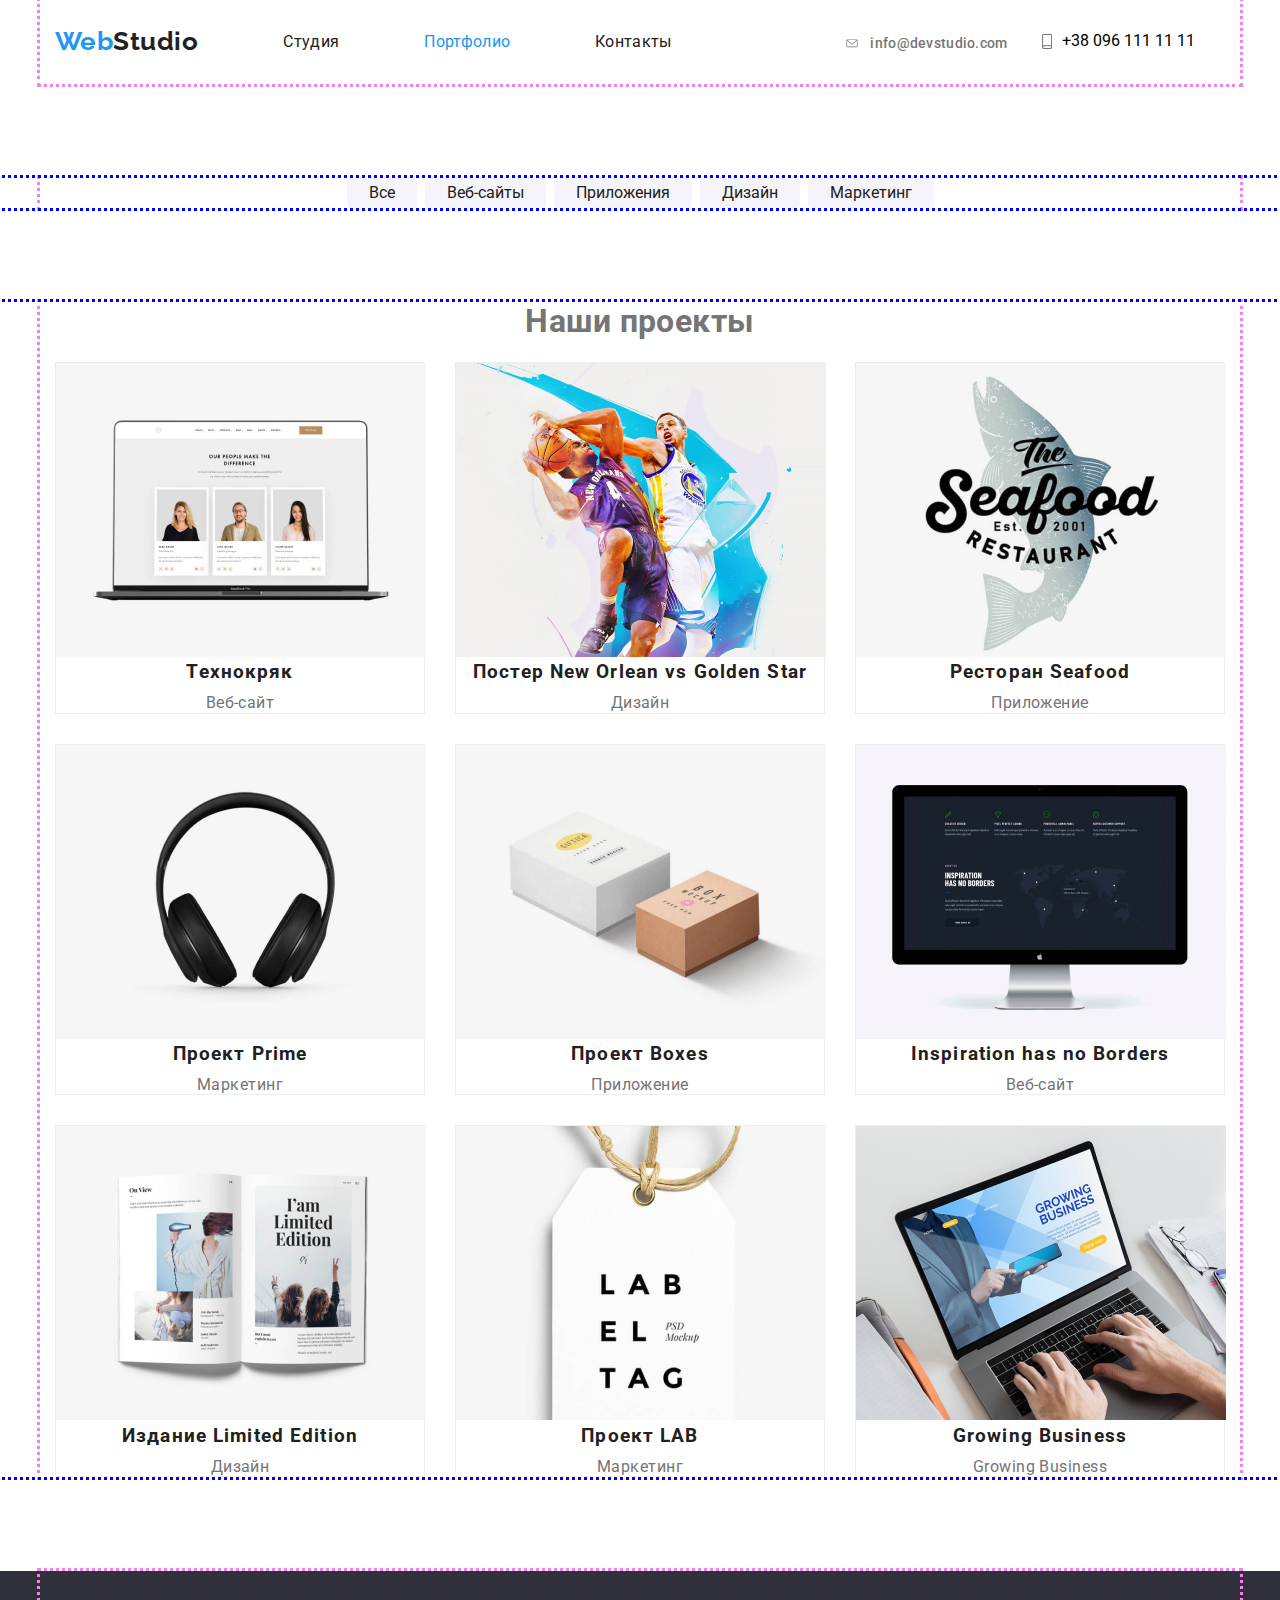
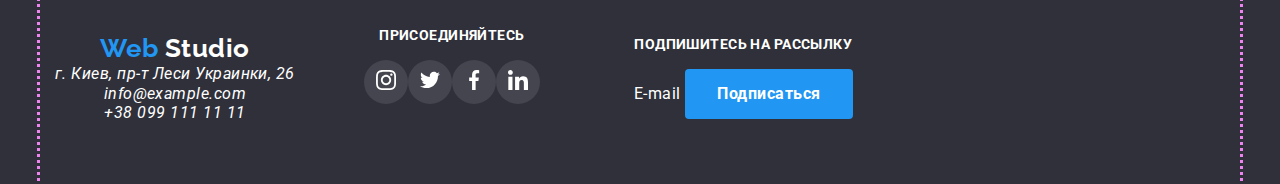
==== portfolio.html @ b8b5b178 "Add files via upload" ====
<!DOCTYPE html>
<html lang="ru">
  <head>
    <meta charset="UTF-8" />
    <meta name="viewport" content="width=device-width, initial-scale=1.0" />
    <title>Document</title>
    <link
      href="https://fonts.googleapis.com/css2?family=Raleway:wght@400;700&family=Roboto:ital,wght@0,700;1,400&display=swap"
      rel="stylesheet">
    <link rel="stylesheet" href="https://cdnjs.cloudflare.com/ajax/libs/modern-normalize/0.6.0/modern-normalize.min.css">
    <link rel="stylesheet" href="./css/style.css" />
  <body>
    <!-- header -->
    <header>
      <nav class="container no-margin header-margin">
        <div class="flex center">
          <a class="logo" href="./index.html">Web<span class="black-logo">Studio</span></a>
          <ul class="list flex">
            <li><a class="nav-text interactive" href="./index.html">Студия</a></li>
            <li><a class="nav-text interactive current" href="">Портфолио</a></li>
            <li><a class="nav-text interactive" href="">Контакты</a></li>
          </ul>
          <address class="flex adress">
            <div>
              <button class="mail-button">
                <svg class="mail-button-icon">
                  <use href="./img/sprite2.svg#icon-envelope"></use>
                </svg>
                <a class="e-mail-address" href="info@devstudio.com">info@devstudio.com</a>
              </button>
              <button class="mail-button">
                <svg class="phone-icon">
                  <use href="./img/sprite2.svg#icon-phone" icon-phone></use>
                </svg>
                <span class="interactive">+38 096 111 11 11</span>
              </button>
            </div>
          </address>
        </div>
        </nav>
    </header>
    <main>
      <!-- upper navigation -->
      <section>
        <div class="container">
      <ul class="flex nav-center">
        <li>
          <button class="button interactive nav m-n">Все</button>
        </li>
        <li>
          <button class="button nav interactive m-n">Веб-сайты</button>
        </li>
        <li>
          <button class="button nav interactive m-n">Приложения</button>
        </li>
        <li>
          <button class="button nav interactive m-n">Дизайн</button>
        </li>
        <li>
          <button class="button nav interactive">Маркетинг</button>
        </li>
      </ul>
      </div>
      </section>
      <!-- our projects -->
      <main>
      <section>
        <div class="container">
        <h1>Наши проекты</h1>
        <ul class="flex-container">
          <li class="flex-element border">
            <a href=""
              ><img src="./img/portfolio images/img1.jpg" alt="Технокряк" />
              <h3 class="interactive black-item">Технокряк</h3></a
            >
            <span>Веб-сайт</span>
            <!-- <p>
              Технокряк это современная площадка распространения коронавируса.
              Компании используют эту платформу для цифрового шпионажа и атак на
              защищённые сервера конкурентов.
            </p> -->
          </li>
          <li class="flex-element border">
            <a href=""
              ><img
                src="./img/portfolio images/img2.jpg"
                alt="Постер New Orlean vs Golden Star"
              />
              <h3 class="interactive black-item">Постер New Orlean vs Golden Star</h3></a
            >
            <span>Дизайн</span>
            <!-- <p>
              Технокряк это современная площадка распространения коронавируса.
              Компании используют эту платформу для цифрового шпионажа и атак на
              защищённые сервера конкурентов.
            </p> -->
          </li>
          <li class="flex-element border">
            <a href=""
              ><img
                src="./img/portfolio images/img3.jpg"
                alt="Ресторан Seafood"
              />
              <h3 class="interactive black-item">Ресторан Seafood</h3></a
            >
            <span>Приложение</span>
            <!-- <p>
              Технокряк это современная площадка распространения коронавируса.
              Компании используют эту платформу для цифрового шпионажа и атак на
              защищённые сервера конкурентов.
            </p> -->
          </li>
          <li class="flex-element border">
            <a href=""
              ><img src="./img/portfolio images/img4.jpg" alt="Проект Prime" />
              <h3 class="interactive black-item">Проект Prime</h3></a
            >
            <span>Маркетинг</span>
            <!-- <p>
              Технокряк это современная площадка распространения коронавируса.
              Компании используют эту платформу для цифрового шпионажа и атак на
              защищённые сервера конкурентов.
            </p> -->
          </li>
          <li class="flex-element border">
            <a href=""
              ><img src="./img/portfolio images/img5.jpg" alt="Проект Boxes" />
              <h3 class="interactive black-item">Проект Boxes</h3></a
            >
            <span>Приложение</span>
            <!-- <p>
              Технокряк это современная площадка распространения коронавируса.
              Компании используют эту платформу для цифрового шпионажа и атак на
              защищённые сервера конкурентов.
            </p> -->
          </li>
          <li class="flex-element border">
            <a href=""
              ><img
                src="./img/portfolio images/img6.jpg"
                alt="Inspiration has no Borders"
              />
              <h3 class="interactive black-item">Inspiration has no Borders</h3></a
            >
            <span>Веб-сайт</span>
            <!-- <p>
              Технокряк это современная площадка распространения коронавируса.
              Компании используют эту платформу для цифрового шпионажа и атак на
              защищённые сервера конкурентов.
            </p> -->
          </li>
          <li class="flex-element border">
            <a href=""
              ><img
                src="./img/portfolio images/img7.jpg"
                alt="Издание Limited Edition"
              />
              <h3 class="interactive black-item">Издание Limited Edition</h3></a
            >
            <span>Дизайн</span>
            <!-- <p>
              Технокряк это современная площадка распространения коронавируса.
              Компании используют эту платформу для цифрового шпионажа и атак на
              защищённые сервера конкурентов.
            </p> -->
          </li>
          <li class="flex-element border">
            <a href=""
              ><img src="./img/portfolio images/img8.jpg" alt="Проект LAB" />
              <h3 class="interactive black-item">Проект LAB</h3></a
            >
            <span>Маркетинг</span>
            <!-- <p>
              Технокряк это современная площадка распространения коронавируса.
              Компании используют эту платформу для цифрового шпионажа и атак на
              защищённые сервера конкурентов.
            </p> -->
          </li>
          <li class="flex-element border">
            <a href=""
              ><img
                src="./img/portfolio images/img9.jpg"
                alt="Growing Business"
              />
              <h3 class="interactive black-item">Growing Business</h3></a
            >
            <span>Growing Business</span>
            <!-- <p>
              Технокряк это современная площадка распространения коронавируса.
              Компании используют эту платформу для цифрового шпионажа и атак на
              защищённые сервера конкурентов.
            </p> -->
          </li>
        </ul>
        </div>
      </section>
    </main>
    <!-- footer -->
  <footer class="bgcolor">
    <div class="container all-footer flex center">
      <div class="footer-address">
        <a class="logo" href="./index.html">Web <span class="white">Studio</span></a>
        <address class="white">
          г. Киев, пр-т Леси Украинки, 26 <br>
          info@example.com <br>
          +38 099 111 11 11
        </address>
      </div>
      <div class="join">
        <h4>присоединяйтесь</h4>
    <ul class="flex nav-center adress">
      <li>
        <button class="social-footer">
          <svg class="social-footer-icon">
            <use href="./img/sprite.svg#icon-instagram"></use>
          </svg>
        </button>
      </li>
      <li>
        <button class="social-footer">
          <svg class="social-footer-icon">
            <use href="./img/sprite.svg#icon-twitter"></use>
          </svg>
        </button>
      </li>
      <li>
        <button class="social-footer">
          <svg class="social-footer-icon">
            <use href="./img/sprite.svg#icon-facebook"></use>
          </svg>
        </button>
      </li>
      <li>
        <button class="social-footer">
          <svg class="social-footer-icon">
            <use href="./img/sprite.svg#icon-linkedin"></use>
          </svg>
        </button>
      </li>
    </ul>
      </div>
      <div class="subscribe">
        <h4 class="footer">Подпишитесь на рассылку</h4>
        <span class="button secondry">E-mail</span>
        <span class="button primary">Подписаться</span>
      </div>
    </div>
    
  </footer>
  </body>
</html>
---- css/style.css ----
html {
  box-sizing: border-box;
}

:root {
  --main-color: #757575;
  --secondary-color: #212121;
  --white-color: #ffffff;
  --accent-color: #2196f3;
  --footer-background: #2f303a;
}

section {
  outline: 3px dotted blue;
  margin-bottom: 94px;
}

.container {
  
  margin-left: auto;
  margin-right: auto;
  padding-left: 15px;
  padding-right: 15px;
  width: 1200px;
  outline: dotted violet;
  text-align: center;
  
}

.pad {
  padding-top: 94px;
  padding-bottom: 94px;
}
.no-margin {
  margin-bottom: 0;
}

.flex {
  display: flex;
  align-items: center;
}

.block {
  margin-left: 30px;
}
.just-cont {
  
  justify-content: space-between;

}

.around {
  justify-content: space-evenly;
}
.no-mr {
  margin-left: 0;
}

h1,
h2,
h3,
h4,
ul,
p {
  margin-top: 0;
}

body {
  background: #ffffff;
  font-family: "Roboto", sans-serif;
  color: var(--main-color);
  letter-spacing: 0.03em;
  font-size: 16px;
  line-height: 1.2;
}

a {
  text-decoration: none;
}

.logo {
  font-family: "Raleway", sans-serif;
  font-weight: 700;
  color: var(--accent-color);
  font-size: 26px;
  line-height: 1.2;
}
.black-logo {
  color: var(--secondary-color);
}
.nav-text.interactive.current {
  color: var(--accent-color);
}
ul {
  list-style: none;
  padding-inline-start: 0;
  margin-block-start: 0;
  margin-block-end: 0;
}
.interactive:hover,
.interactive:focus {
  color: var(--accent-color);
}
.list {
  list-style: none;
  color: var(--secondary-color);
}
.nav-text {
  color: var(--secondary-color);
  letter-spacing: 0.02em;
  margin-left: 50px;
  display: block;
  padding-top: 32px;
  padding-bottom: 32px;
}
.nav-text:first-child {
  margin-left: 85px;
}
.adress {
  margin-left: auto;
}

.black-text {
  color: var(--secondary-color);
  letter-spacing: 0.03em;
}

.black-item {
  letter-spacing: 0.06em;
  color: var(--secondary-color);
}

button {
  margin: 0;
  padding: 0;
}

.e-mail-address {
  color: var(--main-color);
  font-weight: 500;
font-size: 14px;
line-height: 1.2;
letter-spacing: 0.02em;
}

.mail-button {
  display: inline-flex;
  align-items: center;
  border-style: none;
  padding-top: 32px;
  padding-bottom: 32px;
  background-color: var(--white-color);text-decoration: none;
  margin-right: 30px;
  cursor: pointer;
}

.mail-button-icon {
  height: 11.2px;
  width: 16px;
  margin-right: 10px;
  fill: var(--main-color);
}

.mail-button:hover {
  color: var(--accent-color);
}

.mail-button:hover .e-mail-address {
  color: var(--accent-color);
}
.mail-button:hover .mail-button-icon {
  fill: var(--accent-color);
}

.phone-icon {
  height: 15px;
  width: 10px;
  margin-right: 10px;
  fill: var(--main-color);
}
.mail-button:hover .phone-icon {
  fill: var(--accent-color);
}

.link-text {
  font-weight: 700;
  font-size: 18px;
  color: var(--secondary-color);
}

.overlay {
  background-image: linear-gradient(
    to right,
    rgba(47, 48, 58, 0.8),
    rgba(47, 48, 58, 0.8)),
    url(../img/images/Header\ img.jpg);
  height: 600px;
  max-width: 1600px;
  margin-left: auto; 
  margin-right: auto;
  
}
.hero-title {
  font-weight: 900px;
  font-size: 44px;
  line-height: 1.36;
  letter-spacing: 0.06em;
  color: var(--white-color);

  padding: 200px 252px;
  padding-bottom: 0px;
  margin-bottom: 0;
}

.hero-order {
  font-weight: 700;
  font-size: 16px;
  line-height: 1.87px;
  letter-spacing: 0.06em;
  margin-top: 30px;
  margin-bottom: 200px;
}
.flex-container {
  display: flex;
  flex-wrap: wrap;
}
.flex-element {
  width: 370px;
  margin-right: 30px;
  margin-bottom: 30px;
}
.flex-element:nth-child(3n) {
  margin-right: 0;
}
.flex-element:nth-last-child(-n + 3) {
  margin-bottom: 0;
}

.section-title {
  font-size: 14px;
  line-height: 16px;
  color: var(--secondary-color);
}
.paragraph {
  font-size: 14px;
  line-height: 24px;
  color: var(--main-color);
}
h2 {
  color: var(--secondary-color);
  margin-top: 0;
  margin-bottom: 50px;
  text-align: center;
}
h3 {
  margin-bottom: 10px;
}
h4 {
  margin-bottom: 16px;
  font-style: 400px;
    font-weight: bold;
    font-size: 14px;
    line-height: 1.2;
    letter-spacing: 0.03em;
    text-transform: uppercase;
}

.team-background {
  background-color: #F5F4FA;
}

.white-background {
  background-color: var(--white-color);
  box-shadow: 
    0px 2px 1px rgba(0, 0, 0, 0.2), 
    0px 1px 1px rgba(0, 0, 0, 0.14), 
    0px 1px 3px rgba(0, 0, 0, 0.12);
  border-radius: 0px 0px 4px 4px;
}
.border {
  border: 1px solid #EEEEEE
}

.border:hover,
.border:focus {
  box-shadow: 
  1px 4px 6px rgba(0, 0, 0, 0.16), 
  0px 4px 4px rgba(0, 0, 0, 0.06), 
  0px 1px 1px rgba(0, 0, 0, 0.12);
}

.footer {
  font-weight: 700;
  font-size: 14px;
  line-height: 1.2;
  color: var(--white-color);
}
.bgcolor {
  background-color: #2f303a;
  text-align: center;
}
.button {
  font-family: inherit;
  display: inline-block;
  border-radius: 4px;
}


.button.primary {
  color: var(--white-color);
  background-color: var(--accent-color);
  font-weight: 700;
  font-size: 16px;
  line-height: 30px;

  padding: 10px 32px;
}
.button.secondry {
  color: var(--white-color);
  background-color: var(--footer-background);
  font-weight: 400;
  font-size: 16px;
}
.button.nav {
  color: var(--secondary-color);
  background-color: #f5f4fa;

  padding: 6px 22px;
  border: none;
}

.button-client {
  
  box-sizing: border-box;
  border-radius: 4px;
  width: 170px;
  height: 90px;
  border: 1px solid #AFB1B8;
  background-color: var(--white-color);
  cursor: pointer;
}

.button-client:hover,
.button-client:focus {
  border-color: var(--accent-color);
}

.button-icon-one {
  width: 44.27px;
  height: 49.23px;
  fill: #AFB1B8;
}
.button-client:hover .button-icon-one {
  fill: var(--accent-color);
  
}

.button-icon-two {
  width: 40px;
height: 52px;
fill: #AFB1B8;
}

.button-client:hover .button-icon-two {
  fill: var(--accent-color);
}

.button-icon-three {
  width: 41px;
  height: 42.6px;
  fill: #AFB1B8;
}

.button-client:hover .button-icon-three {
  fill: var(--accent-color);
}

.button-icon-four {
  width: 79.66px;
  height: 42.02px;
  fill: #AFB1B8;
}

.button-client:hover .button-icon-four {
  fill: var(--accent-color);
}

.button-icon-five {
  width: 59px;
height: 47px;
fill: #AFB1B8;
}

.button-client:hover .button-icon-five {
  fill: var(--accent-color);
  
}

.button-icon-six {
  width: 88.48px;
  height: 45.44px;
  fill: #AFB1B8;
}

.button-client:hover .button-icon-six {
  fill: var(--accent-color);
  
}
.join {
  margin-left: 69px;
  margin-right: 94px;
  margin-top: 56px;
  margin-bottom: 56px;
  color: var(--white-color);
}
.subscribe .white {
  color: white;
}
.nav-center {
  justify-content: center;
}

.header-margin {
  margin-bottom: 94px;
}

.m-n {
  margin-right: 8px;
}
.white {
  color: var(--white-color);
}

.antenna {
  display: inline-block;
  height: 120px;
  width: 270px;
  margin-bottom: 30px;
  border-radius: 4px;
  border-style: none;
  background-color: #F5F4FA;
  background-image: url(../img/vector/antenna\ 1.svg);
  background-size: 65.32px 70px;
  background-repeat: no-repeat;
  background-position: center;
}

.clock {
  display: inline-block;
  height: 120px;
  width: 270px;
  border-radius: 4px;
  border-style: none;
  background-color: #F5F4FA;
  margin-bottom: 30px;
  background-image: url(../img/vector/clock\ 1.svg);
  background-size: 66.96px 70px;

  background-repeat: no-repeat;
  background-position: center;
}

.diagram {
  display: inline-block;
  height: 120px;
  width: 270px;
  border-radius: 4px;
  border-style: none;
  background-color: #F5F4FA;
  margin-bottom: 30px;
  background-image: url(../img/vector/diagram\ 1.svg);
  background-size: 70px 53.69px;
  background-repeat: no-repeat;
  background-position: center;
}

.astronaut {
  display: inline-block;
  height: 120px;
  width: 270px;
  border-radius: 4px;
  border-style: none;
  background-color: #F5F4FA;
  margin-bottom: 30px;
  background-image: url(../img/vector/astronaut.svg);
  background-size: 70px 70px;
  background-repeat: no-repeat;
  background-position: center;
}

.social {
  display: inline-block;
  height: 44px;
  width: 44px;
  border-radius: 50%;
  border-style: none;
  padding: 0;
  margin: 0;
  background-color: var(--white-color);
  cursor: pointer;
  margin-bottom: 24px;
}

.social-icon {
  width: 20px;
  height: 20px;
  fill: #AFB1B8 ;
}

.social-footer {
  display: inline-block;
  height: 44px;
  width: 44px;
  border-radius: 50%;
  border-style: none;
  padding: 0;
  margin: 0;
  background-color:rgba(255, 255, 255, 0.1);
  cursor: pointer;
  margin-bottom: 24px;
}

.social-footer-icon {
  width: 20px;
  height: 20px;
  fill: var(--white-color);
}

.social:hover{
background-color: var(--accent-color);
}
.social:hover .social-icon {
fill: white;
}

.social-footer:hover {
background-color:  var(--accent-color);
}
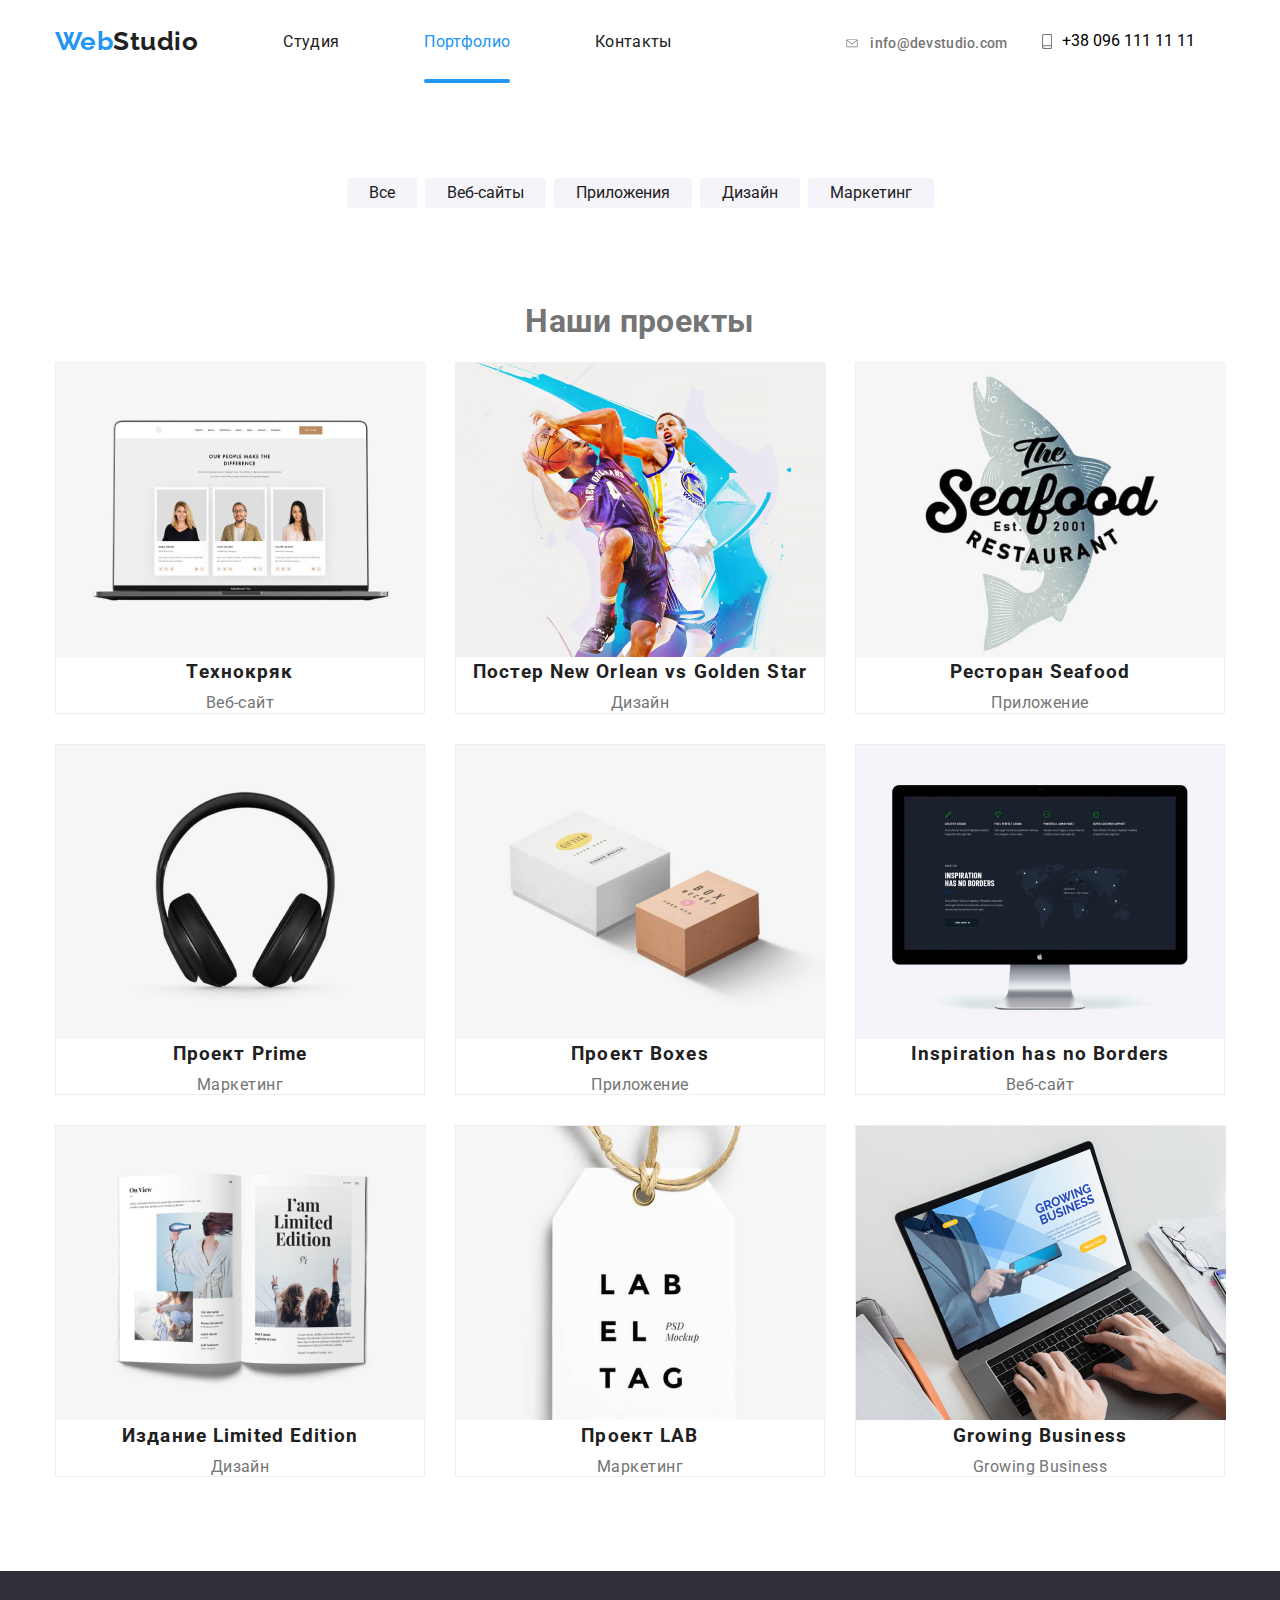
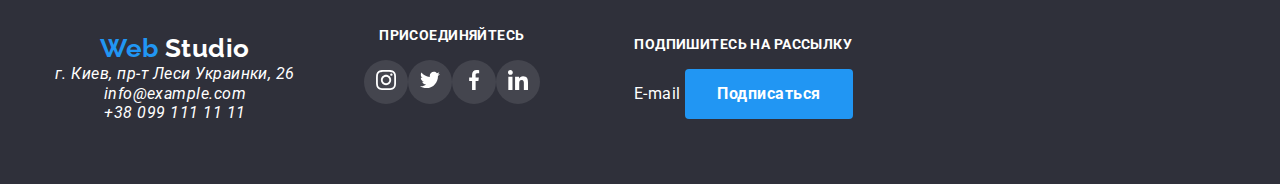
==== commit af7da0c8: "projects-hover" ====
--- a/portfolio.html
+++ b/portfolio.html
@@ -69,127 +69,142 @@
         <h1>Наши проекты</h1>
         <ul class="flex-container">
           <li class="flex-element border">
-            <a href=""
-              ><img src="./img/portfolio images/img1.jpg" alt="Технокряк" />
-              <h3 class="interactive black-item">Технокряк</h3></a
-            >
+            <a href="">
+              <div class="our-projects">
+                <img src="./img/portfolio images/img1.jpg" alt="Технокряк" />
+                <p class="projects-description">
+                  Технокряк это современная площадка распространения коронавируса.
+                  Компании используют эту платформу для цифрового шпионажа и атак на
+                  защищённые сервера конкурентов.
+              </p>
+            </div>
+            <h3 class="interactive black-item">Технокряк</h3>
+            </a>
             <span>Веб-сайт</span>
-            <!-- <p>
+            
+          </li>
+          <li class="flex-element border">
+            <a href="">
+              <div class="our-projects">
+                <img
+                src="./img/portfolio images/img2.jpg"
+                alt="Постер New Orlean vs Golden Star"/>
+              <p class="projects-description">
               Технокряк это современная площадка распространения коронавируса.
               Компании используют эту платформу для цифрового шпионажа и атак на
               защищённые сервера конкурентов.
-            </p> -->
-          </li>
-          <li class="flex-element border">
-            <a href=""
-              ><img
-                src="./img/portfolio images/img2.jpg"
-                alt="Постер New Orlean vs Golden Star"
-              />
-              <h3 class="interactive black-item">Постер New Orlean vs Golden Star</h3></a
-            >
+            </p></div>
+            <h3 class="interactive black-item">Постер New Orlean vs Golden Star</h3></a>
             <span>Дизайн</span>
-            <!-- <p>
-              Технокряк это современная площадка распространения коронавируса.
-              Компании используют эту платформу для цифрового шпионажа и атак на
-              защищённые сервера конкурентов.
-            </p> -->
-          </li>
-          <li class="flex-element border">
-            <a href=""
-              ><img
+          </li>
+          <li class="flex-element border">
+            <a href="">
+              <div class="our-projects">
+              <img 
                 src="./img/portfolio images/img3.jpg"
-                alt="Ресторан Seafood"
-              />
-              <h3 class="interactive black-item">Ресторан Seafood</h3></a
-            >
+                alt="Ресторан Seafood"/>
+                <p class="projects-description">
+                  Технокряк это современная площадка распространения коронавируса.
+                  Компании используют эту платформу для цифрового шпионажа и атак на
+                  защищённые сервера конкурентов.
+                </p>
+                </div>
+              <h3 class="interactive black-item">Ресторан Seafood</h3></a>
             <span>Приложение</span>
-            <!-- <p>
-              Технокряк это современная площадка распространения коронавируса.
-              Компании используют эту платформу для цифрового шпионажа и атак на
-              защищённые сервера конкурентов.
-            </p> -->
-          </li>
-          <li class="flex-element border">
-            <a href=""
-              ><img src="./img/portfolio images/img4.jpg" alt="Проект Prime" />
-              <h3 class="interactive black-item">Проект Prime</h3></a
-            >
+            
+          </li>
+          <li class="flex-element border">
+            <a href="">
+              <div class="our-projects">
+              <img src="./img/portfolio images/img4.jpg" alt="Проект Prime"/>
+              <p class="projects-description">
+                Технокряк это современная площадка распространения коронавируса.
+                Компании используют эту платформу для цифрового шпионажа и атак на
+                защищённые сервера конкурентов.
+              </p>
+              </div>
+              <h3 class="interactive black-item">Проект Prime</h3>
+              </a>
             <span>Маркетинг</span>
-            <!-- <p>
-              Технокряк это современная площадка распространения коронавируса.
-              Компании используют эту платформу для цифрового шпионажа и атак на
-              защищённые сервера конкурентов.
-            </p> -->
-          </li>
-          <li class="flex-element border">
-            <a href=""
-              ><img src="./img/portfolio images/img5.jpg" alt="Проект Boxes" />
-              <h3 class="interactive black-item">Проект Boxes</h3></a
-            >
+            
+          </li>
+          <li class="flex-element border">
+            <a href="">
+              <div class="our-projects">
+              <img src="./img/portfolio images/img5.jpg" alt="Проект Boxes"/>
+              <p class="projects-description">
+                Технокряк это современная площадка распространения коронавируса.
+                Компании используют эту платформу для цифрового шпионажа и атак на
+                защищённые сервера конкурентов.
+              </p>
+              </div>
+              <h3 class="interactive black-item">Проект Boxes</h3>
+              </a>
             <span>Приложение</span>
-            <!-- <p>
-              Технокряк это современная площадка распространения коронавируса.
-              Компании используют эту платформу для цифрового шпионажа и атак на
-              защищённые сервера конкурентов.
-            </p> -->
-          </li>
-          <li class="flex-element border">
-            <a href=""
-              ><img
+            
+          </li>
+          <li class="flex-element border">
+            <a href="">
+              <div class="our-projects">
+              <img
                 src="./img/portfolio images/img6.jpg"
-                alt="Inspiration has no Borders"
-              />
-              <h3 class="interactive black-item">Inspiration has no Borders</h3></a
-            >
+                alt="Inspiration has no Borders"/>
+              <p class="projects-description">
+                Технокряк это современная площадка распространения коронавируса.
+                Компании используют эту платформу для цифрового шпионажа и атак на
+                защищённые сервера конкурентов.
+              </p>
+              </div>
+              <h3 class="interactive black-item">Inspiration has no Borders</h3>
+              </a>
             <span>Веб-сайт</span>
-            <!-- <p>
-              Технокряк это современная площадка распространения коронавируса.
-              Компании используют эту платформу для цифрового шпионажа и атак на
-              защищённые сервера конкурентов.
-            </p> -->
-          </li>
-          <li class="flex-element border">
-            <a href=""
-              ><img
+            
+          </li>
+          <li class="flex-element border">
+            <a href="">
+              <div class="our-projects">
+              <img
                 src="./img/portfolio images/img7.jpg"
-                alt="Издание Limited Edition"
-              />
-              <h3 class="interactive black-item">Издание Limited Edition</h3></a
-            >
+                alt="Издание Limited Edition"/>
+              <p class="projects-description">
+                Технокряк это современная площадка распространения коронавируса.
+                Компании используют эту платформу для цифрового шпионажа и атак на
+                защищённые сервера конкурентов.
+              </p>
+              </div>
+              <h3 class="interactive black-item">Издание Limited Edition</h3>
+              </a>
             <span>Дизайн</span>
-            <!-- <p>
-              Технокряк это современная площадка распространения коронавируса.
-              Компании используют эту платформу для цифрового шпионажа и атак на
-              защищённые сервера конкурентов.
-            </p> -->
-          </li>
-          <li class="flex-element border">
-            <a href=""
-              ><img src="./img/portfolio images/img8.jpg" alt="Проект LAB" />
-              <h3 class="interactive black-item">Проект LAB</h3></a
-            >
+            
+          </li>
+          <li class="flex-element border">
+            <a href="">
+              <div class="our-projects">
+              <img src="./img/portfolio images/img8.jpg" alt="Проект LAB" />
+              <p class="projects-description">
+                Технокряк это современная площадка распространения коронавируса.
+                Компании используют эту платформу для цифрового шпионажа и атак на
+                защищённые сервера конкурентов.
+              </p>
+              </div>
+              <h3 class="interactive black-item">Проект LAB</h3>
+            </a>
             <span>Маркетинг</span>
-            <!-- <p>
-              Технокряк это современная площадка распространения коронавируса.
-              Компании используют эту платформу для цифрового шпионажа и атак на
-              защищённые сервера конкурентов.
-            </p> -->
-          </li>
-          <li class="flex-element border">
-            <a href=""
-              ><img
+            </li>
+          <li class="flex-element border">
+            <a href="">
+              <div class="our-projects">
+              <img
                 src="./img/portfolio images/img9.jpg"
-                alt="Growing Business"
-              />
-              <h3 class="interactive black-item">Growing Business</h3></a
-            >
-            <span>Growing Business</span>
-            <!-- <p>
-              Технокряк это современная площадка распространения коронавируса.
-              Компании используют эту платформу для цифрового шпионажа и атак на
-              защищённые сервера конкурентов.
-            </p> -->
+                alt="Growing Business"/>
+                <p class="projects-description">Технокряк это современная площадка распространения коронавируса.
+                Компании используют эту платформу для цифрового шпионажа и атак на
+                защищённые сервера конкурентов.</p>
+                </div>
+              <h3 class="interactive black-item">Growing Business</h3>
+            </a>
+            <span>Growing Business
+            </span>
           </li>
         </ul>
         </div>
--- a/css/style.css
+++ b/css/style.css
@@ -8,10 +8,10 @@
   --white-color: #ffffff;
   --accent-color: #2196f3;
   --footer-background: #2f303a;
+  --hover: 250ms cubic-bezier(0.4, 0, 0.2, 1);
 }
 
 section {
-  outline: 3px dotted blue;
   margin-bottom: 94px;
 }
 
@@ -22,7 +22,6 @@
   padding-left: 15px;
   padding-right: 15px;
   width: 1200px;
-  outline: dotted violet;
   text-align: center;
   
 }
@@ -55,6 +54,24 @@
 .no-mr {
   margin-left: 0;
 }
+
+.current{
+position: relative;
+display: block;
+
+}
+
+.current::after {
+content: "";
+width: 100%;
+height: 4px;
+position: absolute;
+display: block;
+bottom: 0;
+background-color: var(--accent-color);
+border-radius: 2px;
+}
+
 
 h1,
 h2,
@@ -100,6 +117,7 @@
 .interactive:hover,
 .interactive:focus {
   color: var(--accent-color);
+  transition: var(--hover);
 }
 .list {
   list-style: none;
@@ -163,13 +181,16 @@
 
 .mail-button:hover {
   color: var(--accent-color);
+  transition: var(--hover);
 }
 
 .mail-button:hover .e-mail-address {
   color: var(--accent-color);
+  transition: var(--hover);
 }
 .mail-button:hover .mail-button-icon {
   fill: var(--accent-color);
+  transition: var(--hover);
 }
 
 .phone-icon {
@@ -180,6 +201,7 @@
 }
 .mail-button:hover .phone-icon {
   fill: var(--accent-color);
+  transition: var(--hover);
 }
 
 .link-text {
@@ -236,6 +258,26 @@
   margin-bottom: 0;
 }
 
+.section-item{
+position: relative;
+}
+
+.section-text {
+  content: "";
+  position: absolute;
+  width: 100%;
+  height: 70px;
+  background-color: rgba(47, 48, 58, 0.8);;
+  bottom: 0;
+  color: var(--white-color);
+  font-weight: bold;
+  text-transform: uppercase;
+  font-size: 14px;
+  line-height: 1.2;
+  letter-spacing: 0.03em;
+  margin: 0;
+  padding-top: 27px;
+}
 .section-title {
   font-size: 14px;
   line-height: 16px;
@@ -287,6 +329,37 @@
   1px 4px 6px rgba(0, 0, 0, 0.16), 
   0px 4px 4px rgba(0, 0, 0, 0.06), 
   0px 1px 1px rgba(0, 0, 0, 0.12);
+  transition: var(--hover);
+}
+
+.our-projects {
+  position: relative;
+}
+
+.projects-description {
+  content: "";
+  position: absolute;
+  top: 50%;
+  left: 50%;
+  transform: translate(-50%,-50%);
+  font-weight: 400px;
+  opacity: 0;
+  width: 100%;
+  height: 100%;
+  text-align: center;
+  font-size: 18px;
+line-height: 1.55;
+letter-spacing: 0.03em;
+padding: 63px 24px;
+/* transform: translateY(100%); */
+}
+
+.projects-description:hover {
+  transition: var(--hover);
+  background-color: rgba(33, 150, 243, 0.9);
+  opacity: 1;
+  color: var(--white-color);
+  /* transform: translateY(0); */
 }
 
 .footer {
@@ -343,6 +416,7 @@
 .button-client:hover,
 .button-client:focus {
   border-color: var(--accent-color);
+  transition: var(--hover);
 }
 
 .button-icon-one {
@@ -352,6 +426,7 @@
 }
 .button-client:hover .button-icon-one {
   fill: var(--accent-color);
+  transition: var(--hover);
   
 }
 
@@ -363,6 +438,7 @@
 
 .button-client:hover .button-icon-two {
   fill: var(--accent-color);
+  transition: var(--hover);
 }
 
 .button-icon-three {
@@ -373,6 +449,7 @@
 
 .button-client:hover .button-icon-three {
   fill: var(--accent-color);
+  transition: var(--hover);
 }
 
 .button-icon-four {
@@ -383,6 +460,7 @@
 
 .button-client:hover .button-icon-four {
   fill: var(--accent-color);
+  transition: var(--hover);
 }
 
 .button-icon-five {
@@ -393,6 +471,7 @@
 
 .button-client:hover .button-icon-five {
   fill: var(--accent-color);
+  transition: var(--hover);
   
 }
 
@@ -404,6 +483,7 @@
 
 .button-client:hover .button-icon-six {
   fill: var(--accent-color);
+  transition: var(--hover);
   
 }
 .join {
@@ -528,11 +608,14 @@
 
 .social:hover{
 background-color: var(--accent-color);
+transition: var(--hover);
 }
 .social:hover .social-icon {
 fill: white;
+transition: var(--hover);
 }
 
 .social-footer:hover {
 background-color:  var(--accent-color);
+transition: var(--hover);
 }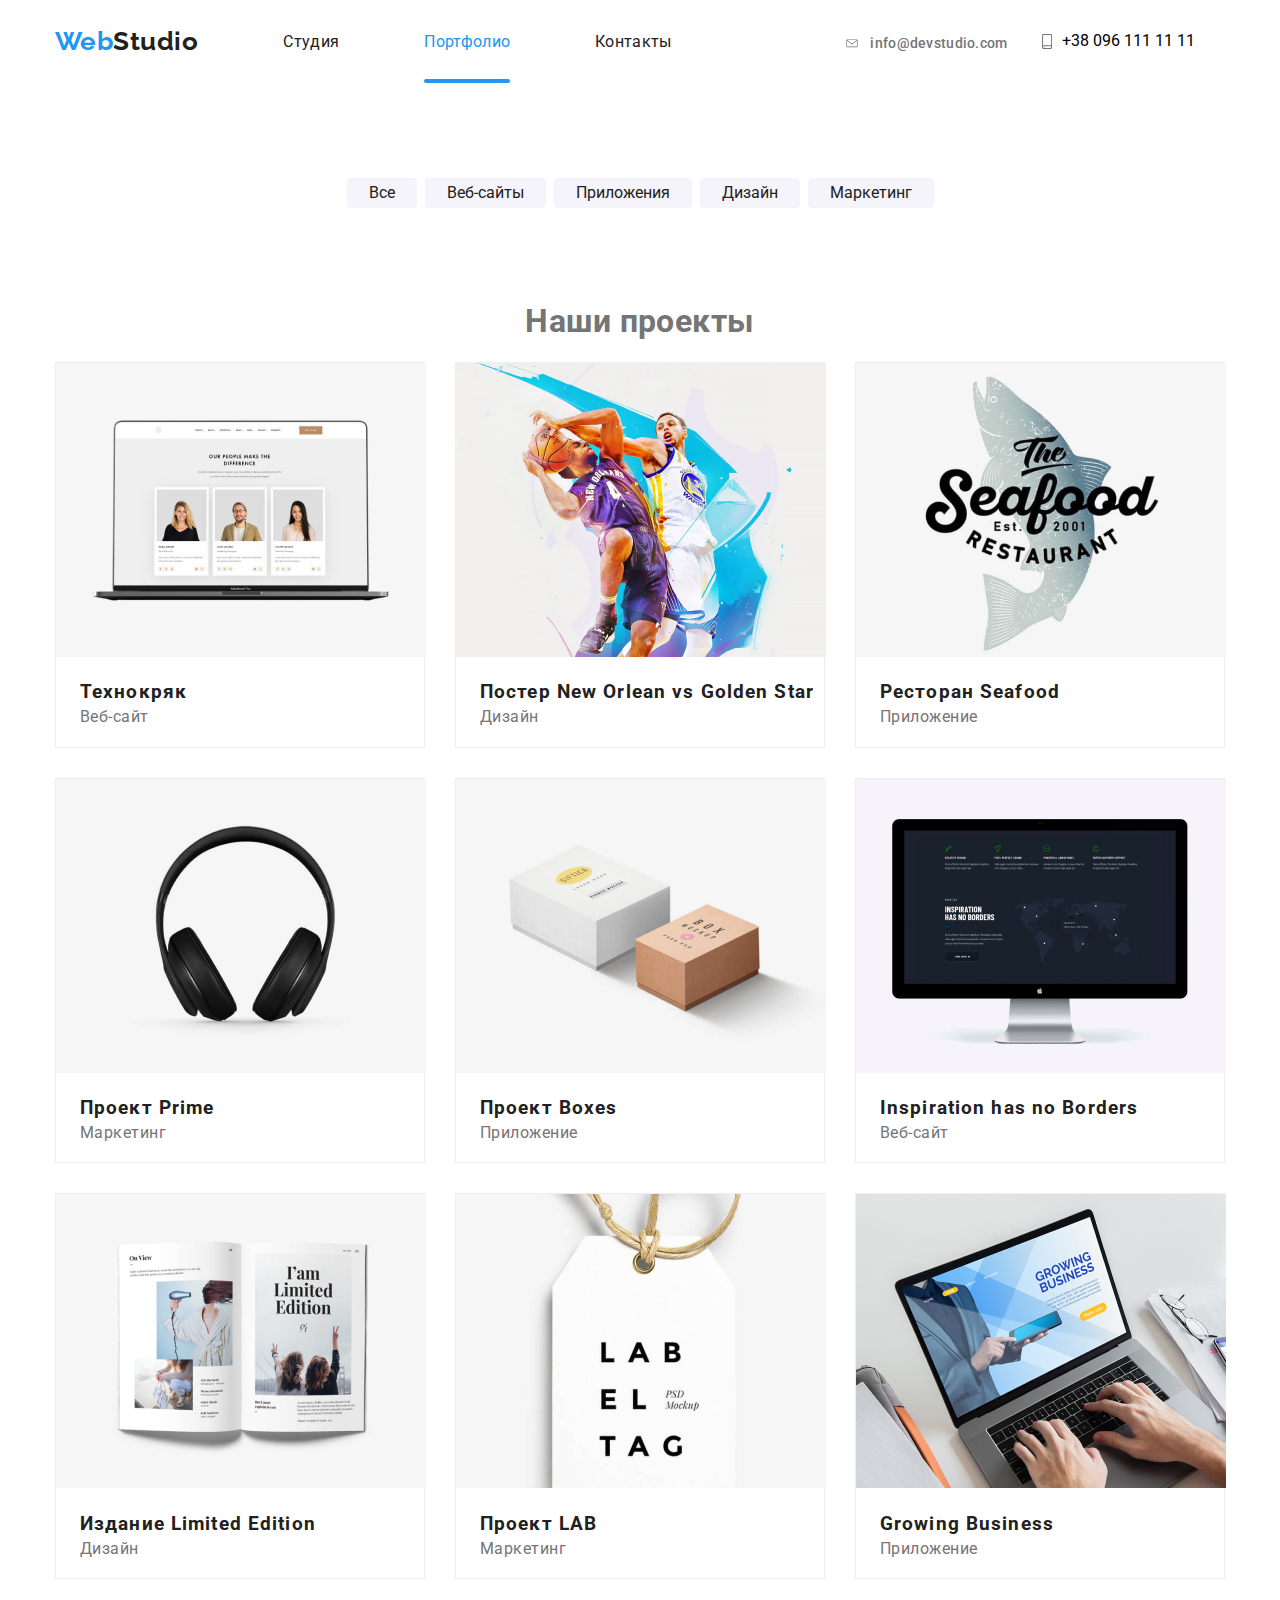
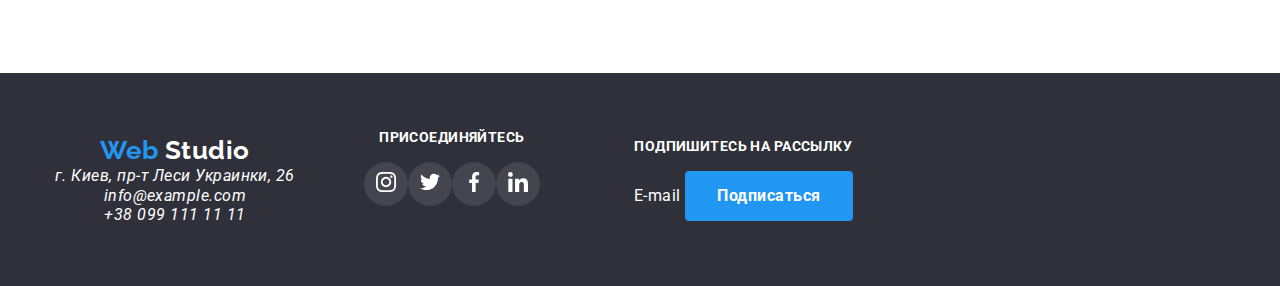
==== commit 741220fe: "our projects" ====
--- a/portfolio.html
+++ b/portfolio.html
@@ -80,7 +80,7 @@
             </div>
             <h3 class="interactive black-item">Технокряк</h3>
             </a>
-            <span>Веб-сайт</span>
+            <div class="kind-of-projects">Веб-сайт</div>
             
           </li>
           <li class="flex-element border">
@@ -95,7 +95,7 @@
               защищённые сервера конкурентов.
             </p></div>
             <h3 class="interactive black-item">Постер New Orlean vs Golden Star</h3></a>
-            <span>Дизайн</span>
+            <div class="kind-of-projects">Дизайн</div>
           </li>
           <li class="flex-element border">
             <a href="">
@@ -110,7 +110,7 @@
                 </p>
                 </div>
               <h3 class="interactive black-item">Ресторан Seafood</h3></a>
-            <span>Приложение</span>
+            <div class="kind-of-projects">Приложение</div>
             
           </li>
           <li class="flex-element border">
@@ -125,8 +125,8 @@
               </div>
               <h3 class="interactive black-item">Проект Prime</h3>
               </a>
-            <span>Маркетинг</span>
-            
+            <div class="kind-of-projects">Маркетинг</div>
+          
           </li>
           <li class="flex-element border">
             <a href="">
@@ -140,7 +140,7 @@
               </div>
               <h3 class="interactive black-item">Проект Boxes</h3>
               </a>
-            <span>Приложение</span>
+            <div class="kind-of-projects">Приложение</div>
             
           </li>
           <li class="flex-element border">
@@ -157,7 +157,7 @@
               </div>
               <h3 class="interactive black-item">Inspiration has no Borders</h3>
               </a>
-            <span>Веб-сайт</span>
+            <div class="kind-of-projects">Веб-сайт</div>
             
           </li>
           <li class="flex-element border">
@@ -174,7 +174,7 @@
               </div>
               <h3 class="interactive black-item">Издание Limited Edition</h3>
               </a>
-            <span>Дизайн</span>
+            <div class="kind-of-projects">Дизайн</div>
             
           </li>
           <li class="flex-element border">
@@ -189,7 +189,7 @@
               </div>
               <h3 class="interactive black-item">Проект LAB</h3>
             </a>
-            <span>Маркетинг</span>
+            <div class="kind-of-projects">Маркетинг</div>
             </li>
           <li class="flex-element border">
             <a href="">
@@ -203,8 +203,8 @@
                 </div>
               <h3 class="interactive black-item">Growing Business</h3>
             </a>
-            <span>Growing Business
-            </span>
+            <div class="kind-of-projects">Приложение
+            </div>
           </li>
         </ul>
         </div>
--- a/css/style.css
+++ b/css/style.css
@@ -146,6 +146,15 @@
 .black-item {
   letter-spacing: 0.06em;
   color: var(--secondary-color);
+  margin-bottom: 4px;
+  align-items: flex-start;
+  text-align: start;
+  padding-left: 24px;
+}
+.kind-of-projects {
+  margin-bottom: 20px;
+  text-align: start;
+  padding-left: 24px;
 }
 
 button {
@@ -334,6 +343,7 @@
 
 .our-projects {
   position: relative;
+  margin-bottom: 20px;
 }
 
 .projects-description {
@@ -351,7 +361,6 @@
 line-height: 1.55;
 letter-spacing: 0.03em;
 padding: 63px 24px;
-/* transform: translateY(100%); */
 }
 
 .projects-description:hover {
@@ -359,9 +368,23 @@
   background-color: rgba(33, 150, 243, 0.9);
   opacity: 1;
   color: var(--white-color);
-  /* transform: translateY(0); */
-}
-
+}
+/* .project-description::after {
+position: absolute;
+  content: " ";
+  display: block;
+width: 100%;
+height: 100%;
+background-color: var(--accent-color);
+left: 0;
+bottom: 0;
+transition: var(--hover);
+transform: scaleY(0);
+}
+
+.project-description:hover::after{
+  transform: scaleY(1);
+} */
 .footer {
   font-weight: 700;
   font-size: 14px;
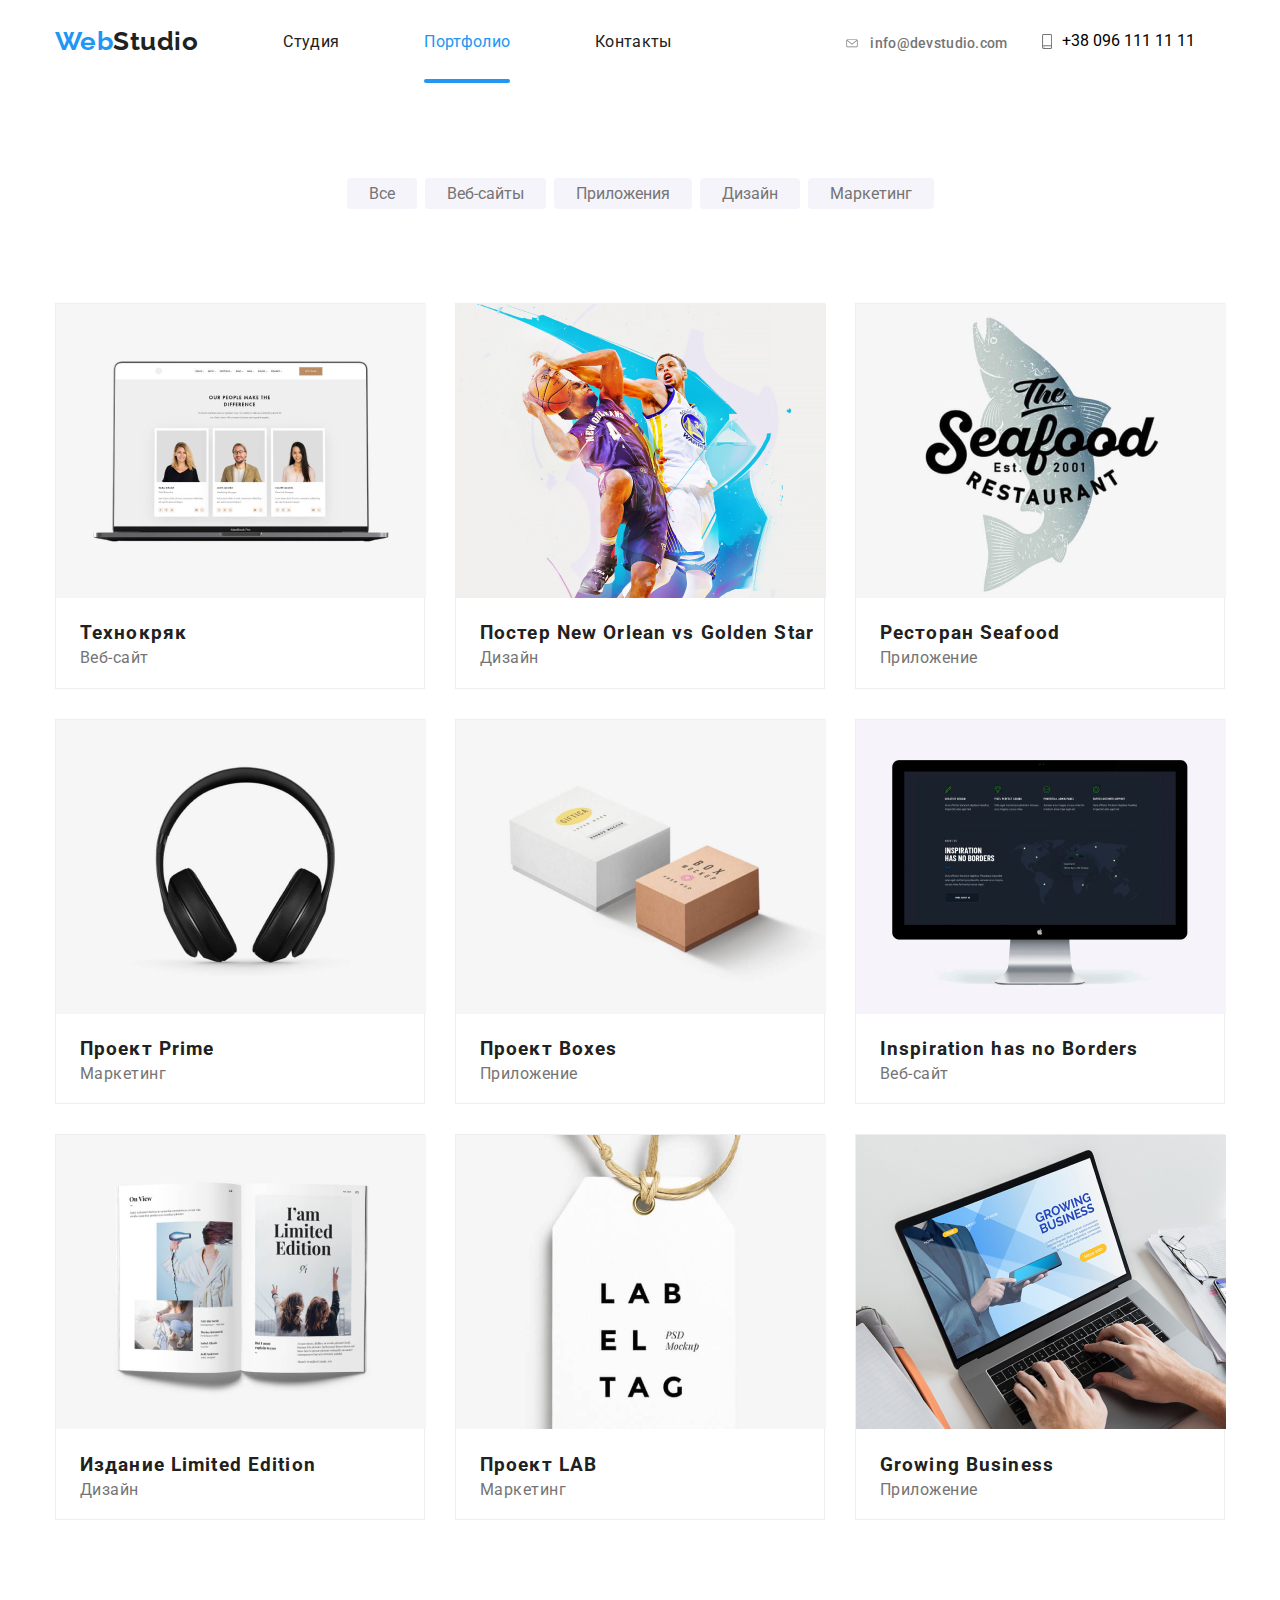
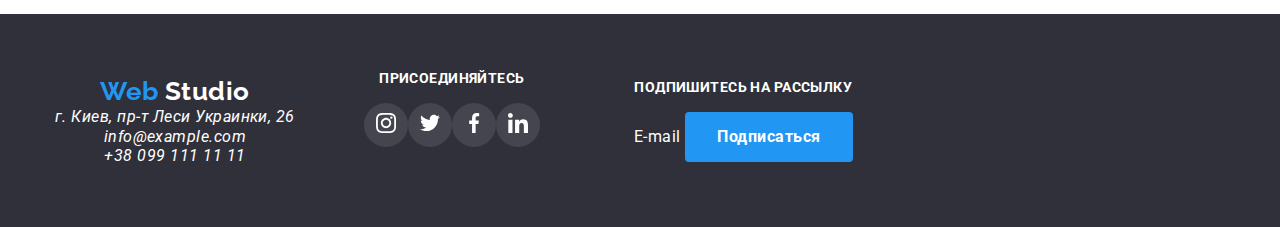
==== commit 721ff2ab: "portfolio-nav" ====
--- a/portfolio.html
+++ b/portfolio.html
@@ -43,35 +43,35 @@
       <!-- upper navigation -->
       <section>
         <div class="container">
-      <ul class="flex nav-center">
-        <li>
-          <button class="button interactive nav m-n">Все</button>
-        </li>
-        <li>
-          <button class="button nav interactive m-n">Веб-сайты</button>
-        </li>
-        <li>
-          <button class="button nav interactive m-n">Приложения</button>
-        </li>
-        <li>
-          <button class="button nav interactive m-n">Дизайн</button>
-        </li>
-        <li>
-          <button class="button nav interactive">Маркетинг</button>
-        </li>
-      </ul>
-      </div>
+          <ul class="flex nav-center">
+            <li>
+              <button class="portfolio-nav m-n">Все</button>
+            </li>
+            <li>
+              <button class="portfolio-nav m-n">Веб-сайты</button>
+            </li>
+            <li>
+              <button class="portfolio-nav m-n">Приложения</button>
+            </li>
+            <li>
+              <button class="portfolio-nav m-n">Дизайн</button>
+            </li>
+            <li>
+              <button class="portfolio-nav">Маркетинг</button>
+            </li>
+          </ul>
+        </div>
       </section>
       <!-- our projects -->
-      <main>
+      
       <section>
         <div class="container">
-        <h1>Наши проекты</h1>
+        <h1 class="opacity">Наши проекты</h1>
         <ul class="flex-container">
-          <li class="flex-element border">
-            <a href="">
-              <div class="our-projects">
-                <img src="./img/portfolio images/img1.jpg" alt="Технокряк" />
+          <li class="flex-element border wow">
+            <a href="">
+              <div class="our-projects">
+                <img class="pic" src="./img/portfolio images/img1.jpg" alt="Технокряк" />
                 <p class="projects-description">
                   Технокряк это современная площадка распространения коронавируса.
                   Компании используют эту платформу для цифрового шпионажа и атак на
--- a/css/style.css
+++ b/css/style.css
@@ -13,10 +13,12 @@
 
 section {
   margin-bottom: 94px;
+  
 }
 
 .container {
   
+  position: relative;
   margin-left: auto;
   margin-right: auto;
   padding-left: 15px;
@@ -32,6 +34,11 @@
 }
 .no-margin {
   margin-bottom: 0;
+  
+}
+.opacity {
+  position: absolute;
+  opacity: 0;
 }
 
 .flex {
@@ -52,7 +59,9 @@
   justify-content: space-evenly;
 }
 .no-mr {
+  
   margin-left: 0;
+  
 }
 
 .current{
@@ -330,6 +339,24 @@
 }
 .border {
   border: 1px solid #EEEEEE
+}
+.portfolio-nav {
+  display: inline-flex;
+  border: none;
+  margin: 0;
+  padding: 6px 22px;
+  border-radius: 4px;
+  background-color: #F5F4FA;
+  color: var (var(--secondary-color));
+  font: inherit;
+  cursor: pointer;
+}
+
+.portfolio-nav:hover,
+.portfolio-nav:focus {
+  background-color: var(--accent-color);
+  color: var(--white-color);
+  transition: var(--hover);
 }
 
 .border:hover,
@@ -369,22 +396,42 @@
   opacity: 1;
   color: var(--white-color);
 }
-/* .project-description::after {
-position: absolute;
-  content: " ";
+/* .wow {
+  position: relative;
+}
+.wow::after {
+  display: inline-block;
+  content: "";
+  position: absolute;
+  top: 0;
+  left: 0;
+  width: 100%;
+  height: 100%;
+  background-color: rgba(33, 150, 243, 0.9);
+transform: translateY(100%);
+
+}
+.projects-description {
   display: block;
-width: 100%;
-height: 100%;
-background-color: var(--accent-color);
-left: 0;
-bottom: 0;
-transition: var(--hover);
-transform: scaleY(0);
-}
-
-.project-description:hover::after{
-  transform: scaleY(1);
+  position: absolute;
+  font-weight: 400px;
+  opacity: 1;
+  width: 370px;
+  height: 100%;
+  text-align: center;
+  font-size: 18px;
+line-height: 1.55;
+letter-spacing: 0.03em;
+top: 63px;
+}
+
+.wow:hover::after {
+  transform: translateY(0%);
+  transition: var(--hover);
 } */
+
+
+
 .footer {
   font-weight: 700;
   font-size: 14px;
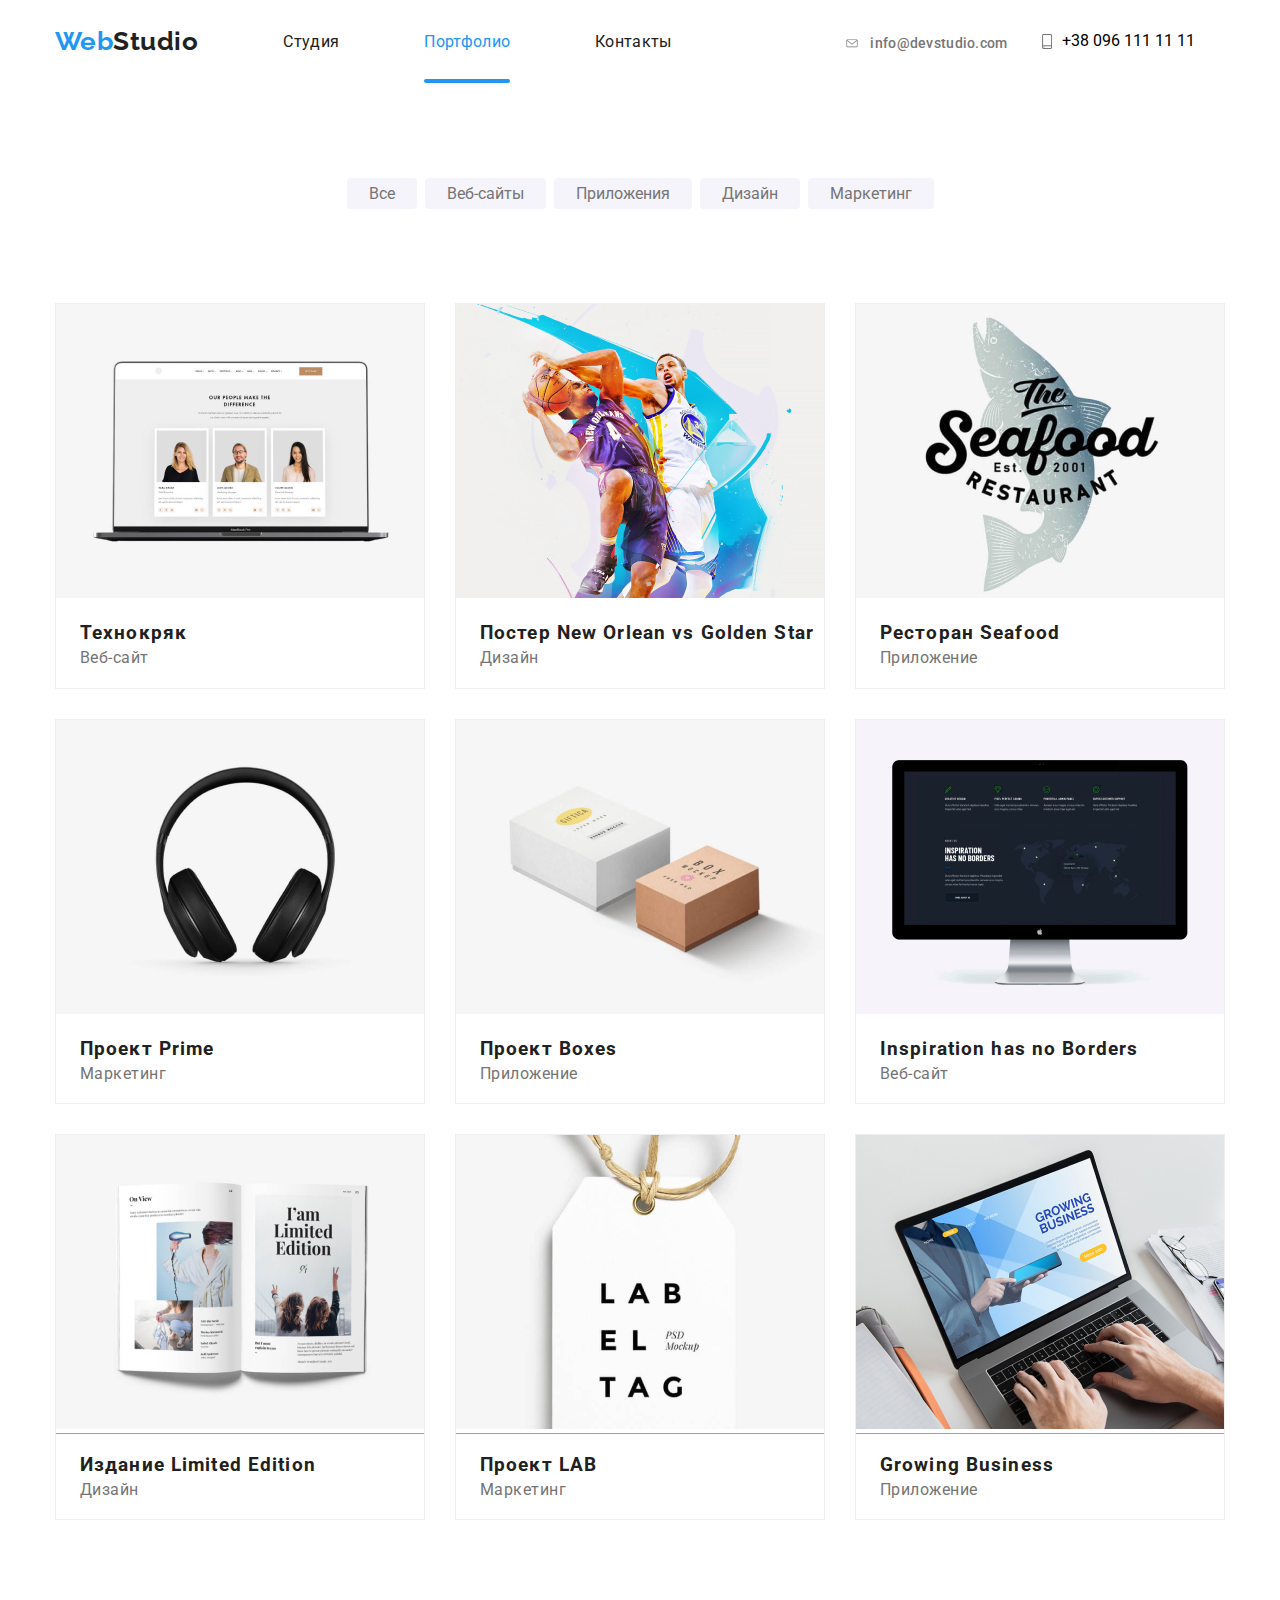
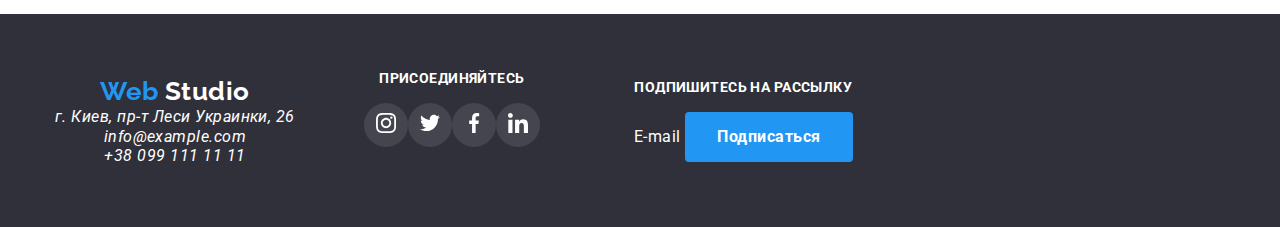
==== commit 5a80641d: "overlay" ====
--- a/portfolio.html
+++ b/portfolio.html
@@ -68,15 +68,16 @@
         <div class="container">
         <h1 class="opacity">Наши проекты</h1>
         <ul class="flex-container">
-          <li class="flex-element border wow">
-            <a href="">
-              <div class="our-projects">
+          <li class="flex-element border">
+            <a href="">
+              <div class="our-projects wow ">
                 <img class="pic" src="./img/portfolio images/img1.jpg" alt="Технокряк" />
+                <div class="projects-overlay">
                 <p class="projects-description">
                   Технокряк это современная площадка распространения коронавируса.
                   Компании используют эту платформу для цифрового шпионажа и атак на
                   защищённые сервера конкурентов.
-              </p>
+              </p></div>
             </div>
             <h3 class="interactive black-item">Технокряк</h3>
             </a>
@@ -85,43 +86,50 @@
           </li>
           <li class="flex-element border">
             <a href="">
-              <div class="our-projects">
+              <div class="our-projects wow">
                 <img
                 src="./img/portfolio images/img2.jpg"
                 alt="Постер New Orlean vs Golden Star"/>
-              <p class="projects-description">
-              Технокряк это современная площадка распространения коронавируса.
-              Компании используют эту платформу для цифрового шпионажа и атак на
-              защищённые сервера конкурентов.
-            </p></div>
+                <div class="projects-overlay">
+                  <p class="projects-description">
+                    Технокряк это современная площадка распространения коронавируса.
+                    Компании используют эту платформу для цифрового шпионажа и атак на
+                    защищённые сервера конкурентов.
+                  </p>
+                </div>
+              </div>
             <h3 class="interactive black-item">Постер New Orlean vs Golden Star</h3></a>
             <div class="kind-of-projects">Дизайн</div>
           </li>
           <li class="flex-element border">
             <a href="">
-              <div class="our-projects">
+              <div class="our-projects wow">
               <img 
                 src="./img/portfolio images/img3.jpg"
                 alt="Ресторан Seafood"/>
+                <div class="projects-overlay">
                 <p class="projects-description">
                   Технокряк это современная площадка распространения коронавируса.
                   Компании используют эту платформу для цифрового шпионажа и атак на
                   защищённые сервера конкурентов.
                 </p>
                 </div>
+                </div>
               <h3 class="interactive black-item">Ресторан Seafood</h3></a>
             <div class="kind-of-projects">Приложение</div>
             
           </li>
           <li class="flex-element border">
             <a href="">
-              <div class="our-projects">
+              <div class="our-projects wow">
               <img src="./img/portfolio images/img4.jpg" alt="Проект Prime"/>
-              <p class="projects-description">
-                Технокряк это современная площадка распространения коронавируса.
-                Компании используют эту платформу для цифрового шпионажа и атак на
-                защищённые сервера конкурентов.
-              </p>
+              <div class="projects-overlay">
+              <p class="projects-description">
+                Технокряк это современная площадка распространения коронавируса.
+                Компании используют эту платформу для цифрового шпионажа и атак на
+                защищённые сервера конкурентов.
+              </p>
+              </div>
               </div>
               <h3 class="interactive black-item">Проект Prime</h3>
               </a>
@@ -130,13 +138,15 @@
           </li>
           <li class="flex-element border">
             <a href="">
-              <div class="our-projects">
+              <div class="our-projects wow">
               <img src="./img/portfolio images/img5.jpg" alt="Проект Boxes"/>
-              <p class="projects-description">
-                Технокряк это современная площадка распространения коронавируса.
-                Компании используют эту платформу для цифрового шпионажа и атак на
-                защищённые сервера конкурентов.
-              </p>
+              <div class="projects-overlay">
+              <p class="projects-description">
+                Технокряк это современная площадка распространения коронавируса.
+                Компании используют эту платформу для цифрового шпионажа и атак на
+                защищённые сервера конкурентов.
+              </p>
+              </div>
               </div>
               <h3 class="interactive black-item">Проект Boxes</h3>
               </a>
@@ -145,15 +155,17 @@
           </li>
           <li class="flex-element border">
             <a href="">
-              <div class="our-projects">
+              <div class="our-projects wow">
               <img
                 src="./img/portfolio images/img6.jpg"
                 alt="Inspiration has no Borders"/>
-              <p class="projects-description">
-                Технокряк это современная площадка распространения коронавируса.
-                Компании используют эту платформу для цифрового шпионажа и атак на
-                защищённые сервера конкурентов.
-              </p>
+                <div class="projects-overlay">
+              <p class="projects-description">
+                Технокряк это современная площадка распространения коронавируса.
+                Компании используют эту платформу для цифрового шпионажа и атак на
+                защищённые сервера конкурентов.
+              </p>
+              </div>
               </div>
               <h3 class="interactive black-item">Inspiration has no Borders</h3>
               </a>
@@ -162,15 +174,17 @@
           </li>
           <li class="flex-element border">
             <a href="">
-              <div class="our-projects">
+              <div class="our-projects wow">
               <img
                 src="./img/portfolio images/img7.jpg"
                 alt="Издание Limited Edition"/>
-              <p class="projects-description">
-                Технокряк это современная площадка распространения коронавируса.
-                Компании используют эту платформу для цифрового шпионажа и атак на
-                защищённые сервера конкурентов.
-              </p>
+                <div class="projects-overlay">
+              <p class="projects-description">
+                Технокряк это современная площадка распространения коронавируса.
+                Компании используют эту платформу для цифрового шпионажа и атак на
+                защищённые сервера конкурентов.
+              </p>
+              </div>
               </div>
               <h3 class="interactive black-item">Издание Limited Edition</h3>
               </a>
@@ -179,13 +193,15 @@
           </li>
           <li class="flex-element border">
             <a href="">
-              <div class="our-projects">
+              <div class="our-projects wow">
               <img src="./img/portfolio images/img8.jpg" alt="Проект LAB" />
-              <p class="projects-description">
-                Технокряк это современная площадка распространения коронавируса.
-                Компании используют эту платформу для цифрового шпионажа и атак на
-                защищённые сервера конкурентов.
-              </p>
+              <div class="projects-overlay">
+              <p class="projects-description">
+                Технокряк это современная площадка распространения коронавируса.
+                Компании используют эту платформу для цифрового шпионажа и атак на
+                защищённые сервера конкурентов.
+              </p>
+              </div>
               </div>
               <h3 class="interactive black-item">Проект LAB</h3>
             </a>
@@ -193,14 +209,16 @@
             </li>
           <li class="flex-element border">
             <a href="">
-              <div class="our-projects">
+              <div class="our-projects wow">
               <img
                 src="./img/portfolio images/img9.jpg"
                 alt="Growing Business"/>
+                <div class="projects-overlay">
                 <p class="projects-description">Технокряк это современная площадка распространения коронавируса.
                 Компании используют эту платформу для цифрового шпионажа и атак на
                 защищённые сервера конкурентов.</p>
                 </div>
+              </div>
               <h3 class="interactive black-item">Growing Business</h3>
             </a>
             <div class="kind-of-projects">Приложение
--- a/css/style.css
+++ b/css/style.css
@@ -338,7 +338,8 @@
   border-radius: 0px 0px 4px 4px;
 }
 .border {
-  border: 1px solid #EEEEEE
+  border: 1px solid #EEEEEE;
+  cursor: pointer;
 }
 .portfolio-nav {
   display: inline-flex;
@@ -373,7 +374,7 @@
   margin-bottom: 20px;
 }
 
-.projects-description {
+/* .projects-description {
   content: "";
   position: absolute;
   top: 50%;
@@ -395,13 +396,13 @@
   background-color: rgba(33, 150, 243, 0.9);
   opacity: 1;
   color: var(--white-color);
-}
-/* .wow {
+} */
+.wow {
   position: relative;
-}
-.wow::after {
-  display: inline-block;
-  content: "";
+  overflow: hidden;
+}
+.projects-overlay {
+  display: inline-block;
   position: absolute;
   top: 0;
   left: 0;
@@ -409,7 +410,7 @@
   height: 100%;
   background-color: rgba(33, 150, 243, 0.9);
 transform: translateY(100%);
-
+pointer-events: none;
 }
 .projects-description {
   display: block;
@@ -425,10 +426,11 @@
 top: 63px;
 }
 
-.wow:hover::after {
+.border:hover .projects-overlay {
   transform: translateY(0%);
   transition: var(--hover);
-} */
+  color: var(--white-color);
+}
 
 
 
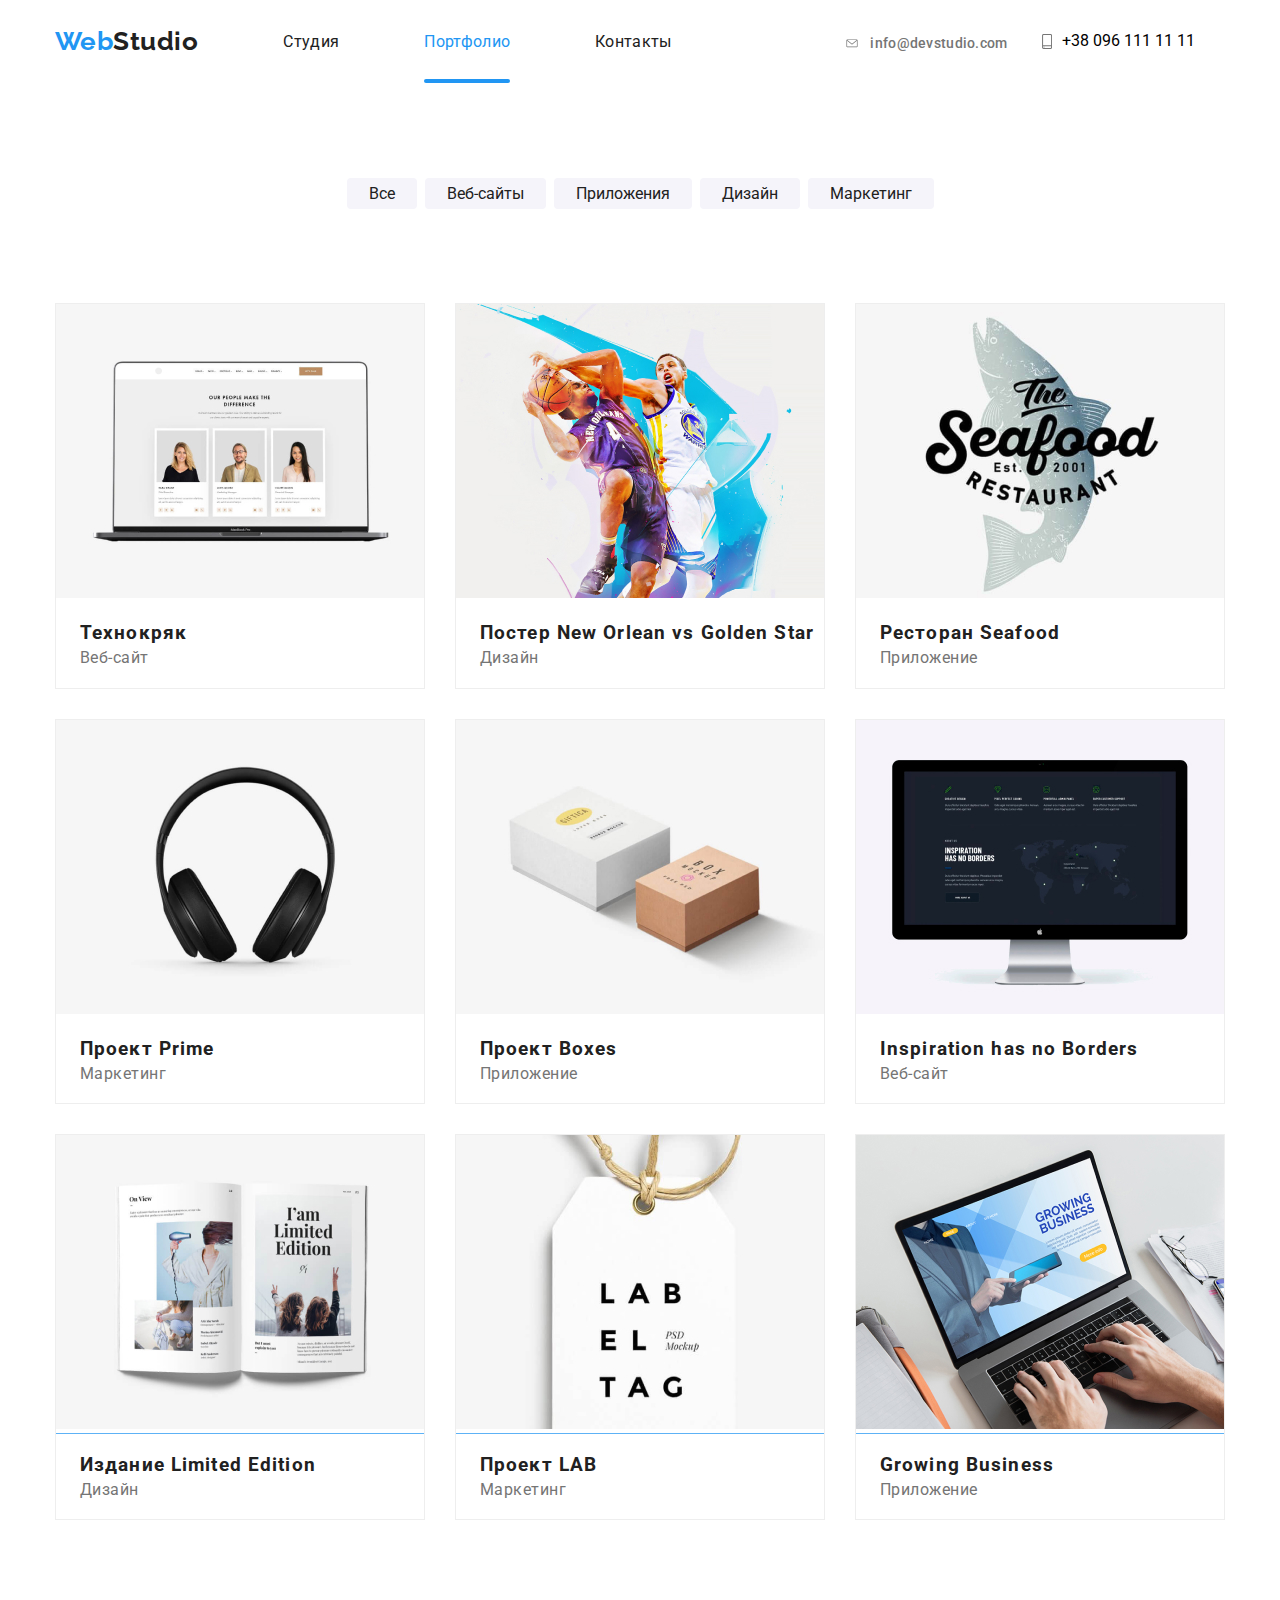
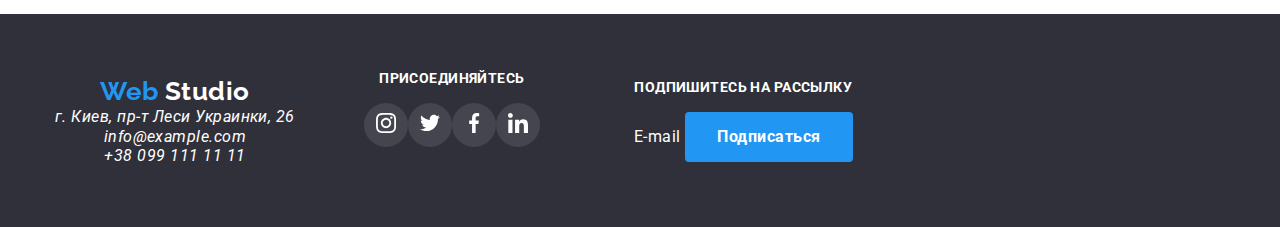
==== commit 8cddd7f2: "fonts-link" ====
--- a/portfolio.html
+++ b/portfolio.html
@@ -4,8 +4,7 @@
     <meta charset="UTF-8" />
     <meta name="viewport" content="width=device-width, initial-scale=1.0" />
     <title>Document</title>
-    <link
-      href="https://fonts.googleapis.com/css2?family=Raleway:wght@400;700&family=Roboto:ital,wght@0,700;1,400&display=swap"
+    <link href="https://fonts.googleapis.com/css2?family=Raleway:wght@400;700&family=Roboto:wght@400;700;900&display=swap"
       rel="stylesheet">
     <link rel="stylesheet" href="https://cdnjs.cloudflare.com/ajax/libs/modern-normalize/0.6.0/modern-normalize.min.css">
     <link rel="stylesheet" href="./css/style.css" />
--- a/css/style.css
+++ b/css/style.css
@@ -134,6 +134,7 @@
 }
 .nav-text {
   color: var(--secondary-color);
+  font-family: "Roboto", sans-serif;
   letter-spacing: 0.02em;
   margin-left: 50px;
   display: block;
@@ -348,7 +349,7 @@
   padding: 6px 22px;
   border-radius: 4px;
   background-color: #F5F4FA;
-  color: var (var(--secondary-color));
+  color: var(--secondary-color);
   font: inherit;
   cursor: pointer;
 }
